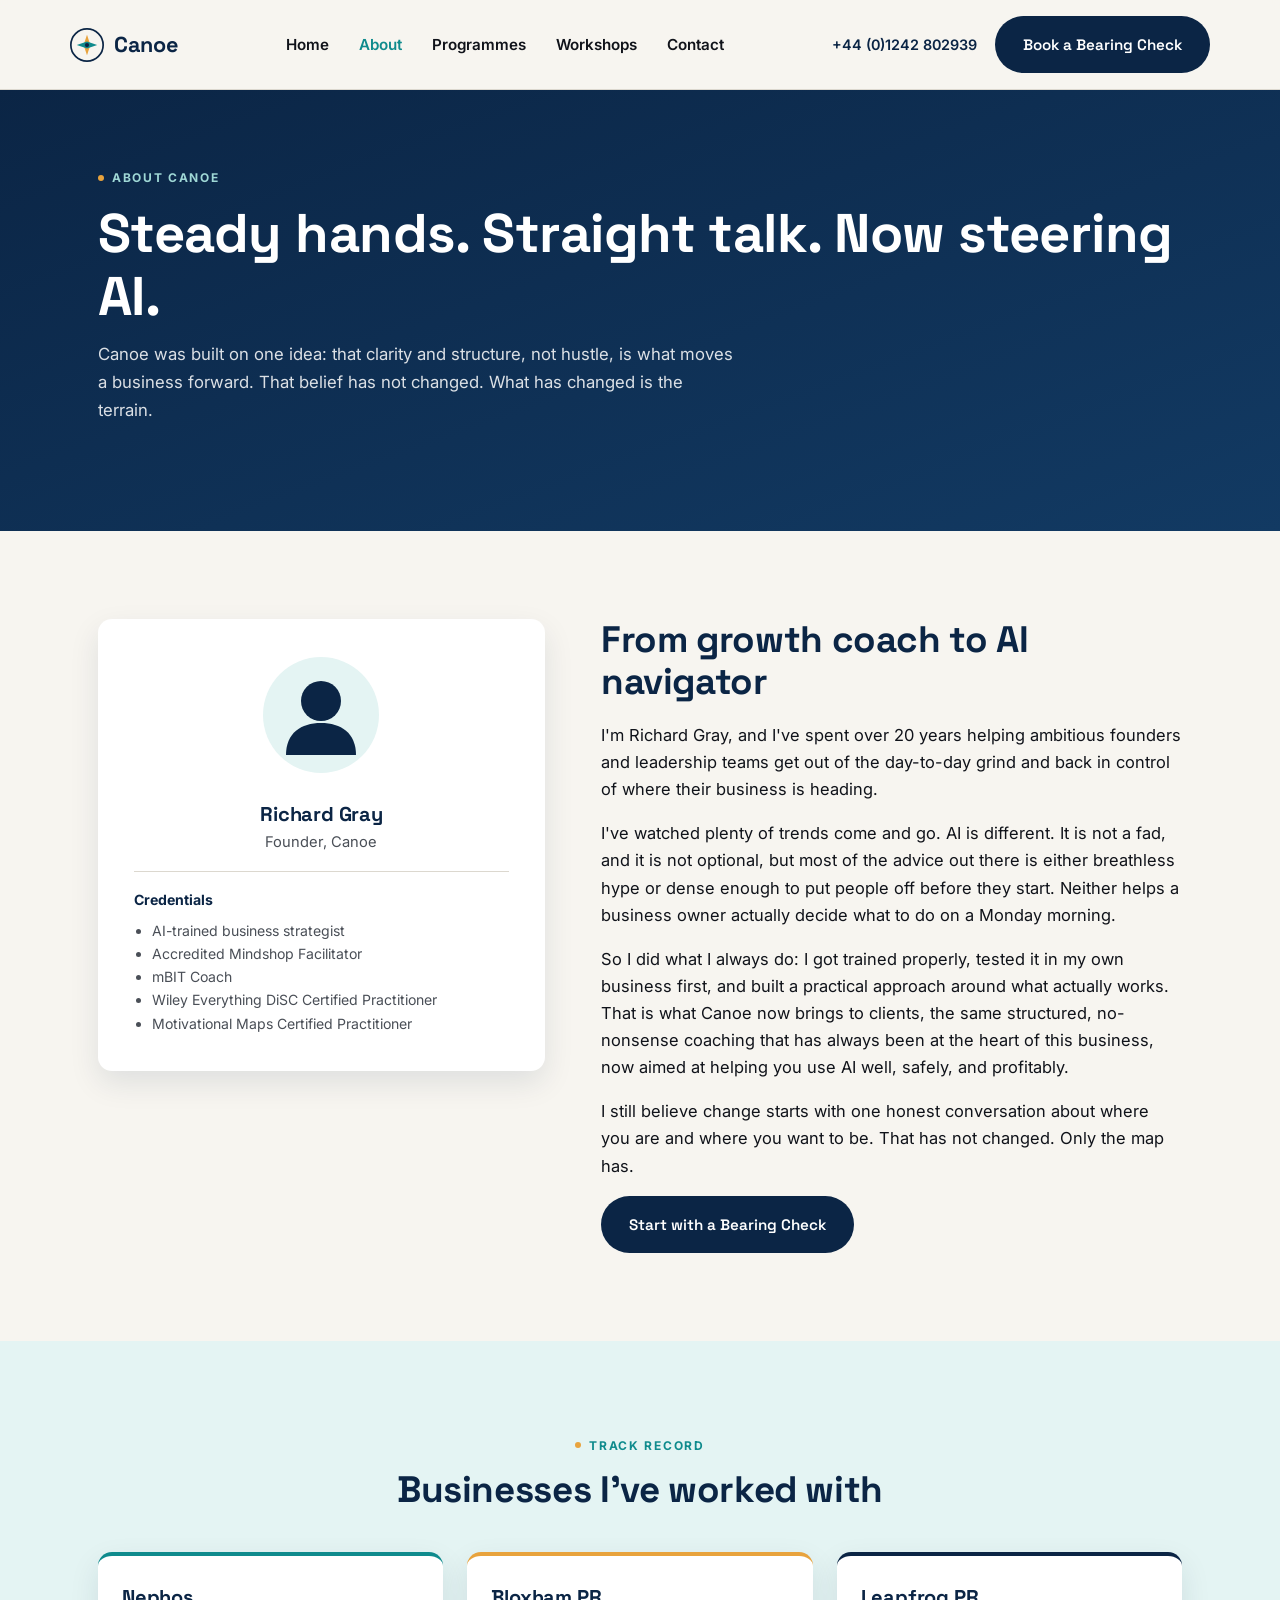
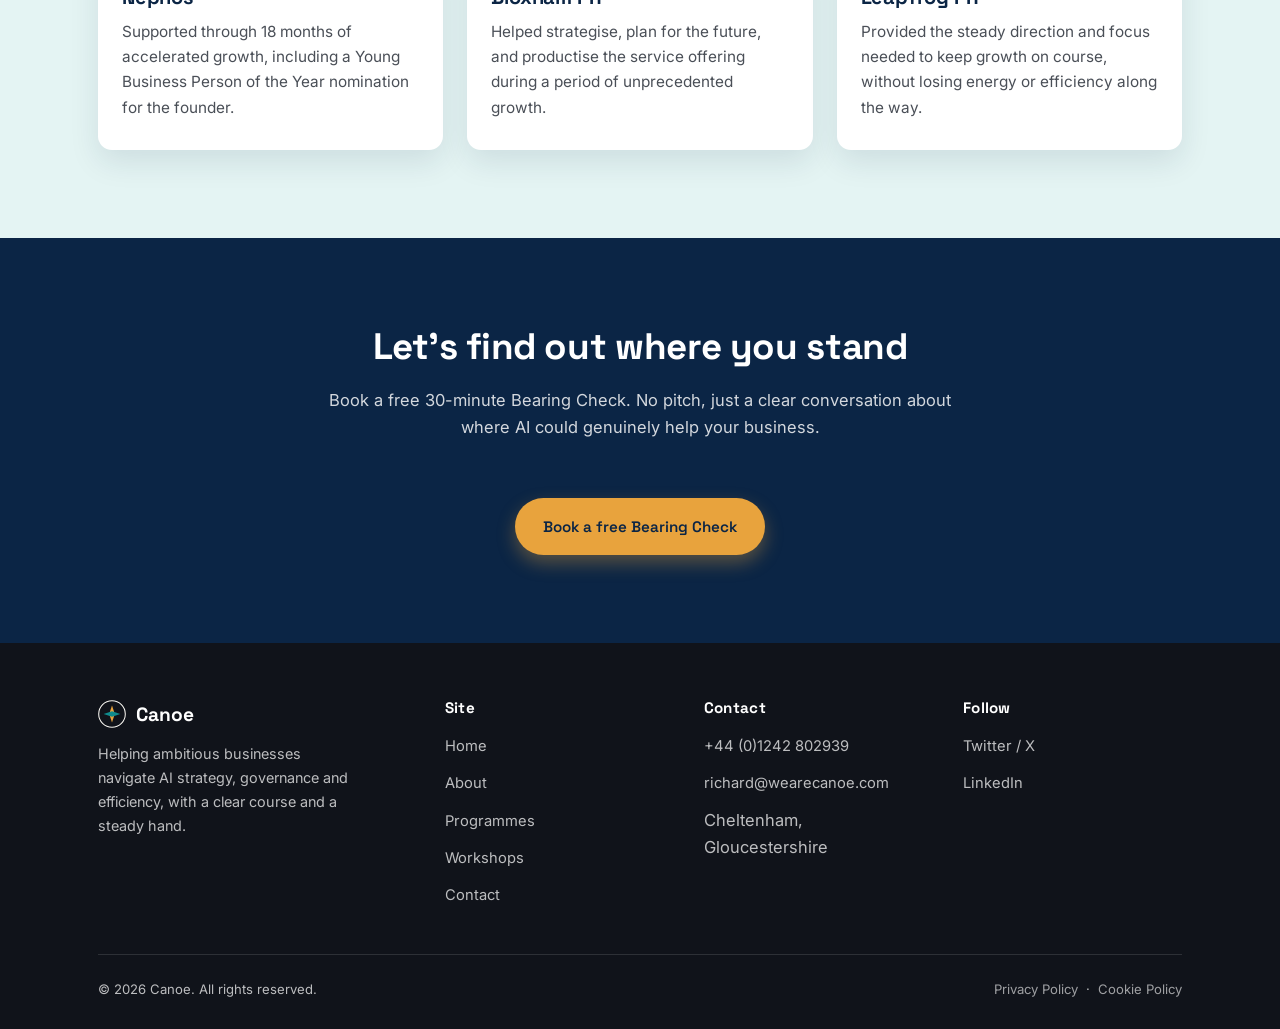
==== about.html @ e9ffb8b7 "Add files via upload" ====
<!DOCTYPE html>
<html lang="en-GB">
<head>
<meta charset="UTF-8">
<meta name="viewport" content="width=device-width, initial-scale=1">
<title>About Richard | Canoe</title>
<meta name="description" content="20 years of business coaching experience, now trained on AI strategy and governance. Meet Richard Gray, founder of Canoe.">
<link rel="preconnect" href="https://fonts.googleapis.com">
<link href="https://fonts.googleapis.com/css2?family=Space+Grotesk:wght@500;600;700&family=Inter:wght@400;500;600;700&display=swap" rel="stylesheet">
<link rel="stylesheet" href="styles.css">
</head>
<body>

<header class="site-header">
  <div class="container nav-wrap">
    <a href="index.html" class="logo">
      <svg class="mark" viewBox="0 0 40 40" fill="none" xmlns="http://www.w3.org/2000/svg">
        <circle cx="20" cy="20" r="19" stroke="#0B2545" stroke-width="2" fill="#F7F5F0"/>
        <path d="M20 8L24 20L20 32L16 20L20 8Z" fill="#E8A33D"/>
        <path d="M8 20L20 16L32 20L20 24L8 20Z" fill="#0F8B8D"/>
        <circle cx="20" cy="20" r="2.5" fill="#0B2545"/>
      </svg>
      Canoe
    </a>
    <nav class="main-nav">
      <a href="index.html">Home</a>
      <a href="about.html" class="active">About</a>
      <a href="programmes.html">Programmes</a>
      <a href="workshops.html">Workshops</a>
      <a href="contact.html">Contact</a>
    </nav>
    <div class="nav-cta">
      <span class="nav-phone">+44 (0)1242 802939</span>
      <a href="contact.html" class="btn btn-navy">Book a Bearing Check</a>
    </div>
  </div>
</header>

<section class="page-hero">
  <div class="container">
    <span class="eyebrow" style="color:#9fd8d6"><span class="dot"></span>About Canoe</span>
    <h1>Steady hands. Straight talk. Now steering AI.</h1>
    <p class="sub">Canoe was built on one idea: that clarity and structure, not hustle, is what moves a business forward. That belief has not changed. What has changed is the terrain.</p>
  </div>
</section>

<section>
  <div class="container" style="display:grid; grid-template-columns: 1fr 1.3fr; gap:56px; align-items:start;">
    <div>
      <div style="background:var(--white); border-radius:var(--radius); box-shadow:var(--shadow); padding:36px; text-align:center;">
        <svg width="120" height="120" viewBox="0 0 120 120" style="margin:0 auto 20px;">
          <circle cx="60" cy="60" r="58" fill="var(--teal-light)"/>
          <circle cx="60" cy="46" r="20" fill="var(--navy)"/>
          <path d="M25 100C25 78 40 68 60 68C80 68 95 78 95 100" fill="var(--navy)"/>
        </svg>
        <h3 style="margin-bottom:4px;">Richard Gray</h3>
        <p style="color:var(--text-soft); font-size:0.92rem; margin-bottom:16px;">Founder, Canoe</p>
        <div style="text-align:left; font-size:0.88rem; color:var(--text-soft); border-top:1px solid var(--grey-line); padding-top:16px;">
          <p style="margin-bottom:8px;"><strong style="color:var(--navy);">Credentials</strong></p>
          <ul style="padding-left:18px; margin:0;">
            <li>AI-trained business strategist</li>
            <li>Accredited Mindshop Facilitator</li>
            <li>mBIT Coach</li>
            <li>Wiley Everything DiSC Certified Practitioner</li>
            <li>Motivational Maps Certified Practitioner</li>
          </ul>
        </div>
      </div>
    </div>
    <div>
      <h2>From growth coach to AI navigator</h2>
      <p>I'm Richard Gray, and I've spent over 20 years helping ambitious founders and leadership teams get out of the day-to-day grind and back in control of where their business is heading.</p>
      <p>I've watched plenty of trends come and go. AI is different. It is not a fad, and it is not optional, but most of the advice out there is either breathless hype or dense enough to put people off before they start. Neither helps a business owner actually decide what to do on a Monday morning.</p>
      <p>So I did what I always do: I got trained properly, tested it in my own business first, and built a practical approach around what actually works. That is what Canoe now brings to clients, the same structured, no-nonsense coaching that has always been at the heart of this business, now aimed at helping you use AI well, safely, and profitably.</p>
      <p>I still believe change starts with one honest conversation about where you are and where you want to be. That has not changed. Only the map has.</p>
      <a href="contact.html" class="btn btn-navy">Start with a Bearing Check</a>
    </div>
  </div>
</section>

<section class="band-teal-tint">
  <div class="container">
    <div class="section-head center mx-auto">
      <span class="eyebrow"><span class="dot"></span>Track record</span>
      <h2>Businesses I've worked with</h2>
    </div>
    <div class="card-grid cols-3 mt-40">
      <div class="pillar">
        <h3>Nephos</h3>
        <p>Supported through 18 months of accelerated growth, including a Young Business Person of the Year nomination for the founder.</p>
      </div>
      <div class="pillar">
        <h3>Bloxham PR</h3>
        <p>Helped strategise, plan for the future, and productise the service offering during a period of unprecedented growth.</p>
      </div>
      <div class="pillar">
        <h3>Leapfrog PR</h3>
        <p>Provided the steady direction and focus needed to keep growth on course, without losing energy or efficiency along the way.</p>
      </div>
    </div>
  </div>
</section>

<section class="band-navy">
  <div class="container center">
    <h2>Let's find out where you stand</h2>
    <p class="max-60 mx-auto">Book a free 30-minute Bearing Check. No pitch, just a clear conversation about where AI could genuinely help your business.</p>
    <a href="contact.html" class="btn btn-primary mt-40">Book a free Bearing Check</a>
  </div>
</section>

<footer class="site-footer">
  <div class="container">
    <div class="footer-grid">
      <div>
        <div class="footer-logo">
          <svg class="mark" viewBox="0 0 40 40" fill="none" xmlns="http://www.w3.org/2000/svg">
            <circle cx="20" cy="20" r="19" stroke="#F7F5F0" stroke-width="1.5" fill="none"/>
            <path d="M20 8L24 20L20 32L16 20L20 8Z" fill="#E8A33D"/>
            <path d="M8 20L20 16L32 20L20 24L8 20Z" fill="#0F8B8D"/>
          </svg>
          Canoe
        </div>
        <p style="font-size:0.9rem; max-width:260px;">Helping ambitious businesses navigate AI strategy, governance and efficiency, with a clear course and a steady hand.</p>
      </div>
      <div>
        <h4>Site</h4>
        <ul>
          <li><a href="index.html">Home</a></li>
          <li><a href="about.html">About</a></li>
          <li><a href="programmes.html">Programmes</a></li>
          <li><a href="workshops.html">Workshops</a></li>
          <li><a href="contact.html">Contact</a></li>
        </ul>
      </div>
      <div>
        <h4>Contact</h4>
        <ul>
          <li><a href="tel:01242802939">+44 (0)1242 802939</a></li>
          <li><a href="mailto:richard@wearecanoe.com">richard@wearecanoe.com</a></li>
          <li>Cheltenham, Gloucestershire</li>
        </ul>
      </div>
      <div>
        <h4>Follow</h4>
        <ul>
          <li><a href="https://twitter.com/wearecanoe">Twitter / X</a></li>
          <li><a href="https://www.linkedin.com/company/wearecanoe/">LinkedIn</a></li>
        </ul>
      </div>
    </div>
    <div class="footer-bottom">
      <span>&copy; 2026 Canoe. All rights reserved.</span>
      <span><a href="#">Privacy Policy</a> &nbsp;·&nbsp; <a href="#">Cookie Policy</a></span>
    </div>
  </div>
</footer>

</body>
</html>
---- styles.css ----
/* ===========================================================
   Canoe: AI Strategy and Governance
   Shared stylesheet
   =========================================================== */

:root {
  --navy: #0b2545;
  --ink: #10131a;
  --teal: #0f8b8d;
  --teal-light: #e4f4f3;
  --amber: #e8a33d;
  --amber-dark: #c47f20;
  --off-white: #f7f5f0;
  --white: #ffffff;
  --grey-line: #dcd8cf;
  --text-soft: #4a4f57;

  --font-head: "Space Grotesk", "Arial", sans-serif;
  --font-body: "Inter", "Arial", sans-serif;

  --radius: 14px;
  --shadow: 0 12px 30px rgba(11, 37, 69, 0.10);
}

* { box-sizing: border-box; }

html { scroll-behavior: smooth; }

body {
  margin: 0;
  font-family: var(--font-body);
  color: var(--ink);
  background: var(--off-white);
  line-height: 1.65;
  font-size: 16.5px;
}

h1, h2, h3, h4 {
  font-family: var(--font-head);
  color: var(--navy);
  line-height: 1.15;
  margin: 0 0 0.5em;
  letter-spacing: -0.01em;
}

h1 { font-size: clamp(2.2rem, 4.5vw, 3.4rem); }
h2 { font-size: clamp(1.7rem, 3vw, 2.3rem); }
h3 { font-size: 1.25rem; }

p { margin: 0 0 1em; }

a { color: var(--teal); text-decoration: none; }
a:hover { text-decoration: underline; }

.container {
  max-width: 1140px;
  margin: 0 auto;
  padding: 0 28px;
}

section { padding: 88px 0; }
section.tight { padding: 56px 0; }

.eyebrow {
  display: inline-flex;
  align-items: center;
  gap: 8px;
  text-transform: uppercase;
  letter-spacing: 0.14em;
  font-size: 0.75rem;
  font-weight: 700;
  color: var(--teal);
  margin-bottom: 14px;
}

.eyebrow .dot {
  width: 6px; height: 6px; border-radius: 50%;
  background: var(--amber);
  display: inline-block;
}

/* ---------- Buttons ---------- */

.btn {
  display: inline-flex;
  align-items: center;
  gap: 10px;
  padding: 14px 26px;
  border-radius: 999px;
  font-family: var(--font-head);
  font-weight: 600;
  font-size: 0.95rem;
  cursor: pointer;
  border: 2px solid transparent;
  transition: transform 0.15s ease, box-shadow 0.15s ease;
}
.btn:hover { transform: translateY(-2px); text-decoration: none; }

.btn-primary {
  background: var(--amber);
  color: var(--navy);
  box-shadow: 0 8px 18px rgba(232, 163, 61, 0.35);
}
.btn-primary:hover { background: var(--amber-dark); }

.btn-outline {
  background: transparent;
  border-color: var(--white);
  color: var(--white);
}
.btn-outline:hover { background: rgba(255,255,255,0.1); }

.btn-navy {
  background: var(--navy);
  color: var(--white);
}
.btn-navy:hover { background: #0d2f5a; }

/* ---------- Header / Nav ---------- */

header.site-header {
  position: sticky;
  top: 0;
  z-index: 100;
  background: rgba(247, 245, 240, 0.94);
  backdrop-filter: blur(6px);
  border-bottom: 1px solid var(--grey-line);
}

.nav-wrap {
  display: flex;
  align-items: center;
  justify-content: space-between;
  padding: 16px 0;
}

.logo {
  display: flex;
  align-items: center;
  gap: 10px;
  font-family: var(--font-head);
  font-weight: 700;
  font-size: 1.35rem;
  color: var(--navy);
}
.logo:hover { text-decoration: none; }
.logo .mark { width: 34px; height: 34px; }

nav.main-nav {
  display: flex;
  align-items: center;
  gap: 30px;
}

nav.main-nav a {
  color: var(--ink);
  font-weight: 600;
  font-size: 0.95rem;
}
nav.main-nav a.active { color: var(--teal); }
nav.main-nav a:hover { color: var(--teal); text-decoration: none; }

.nav-cta {
  display: flex;
  align-items: center;
  gap: 18px;
}

.nav-phone {
  font-size: 0.9rem;
  font-weight: 600;
  color: var(--navy);
  white-space: nowrap;
}

/* ---------- Hero ---------- */

.hero {
  position: relative;
  background: linear-gradient(160deg, var(--navy) 0%, #123a63 55%, var(--teal) 130%);
  color: var(--white);
  overflow: hidden;
  padding: 100px 0 120px;
}

.hero .container {
  position: relative;
  z-index: 2;
  display: grid;
  grid-template-columns: 1.1fr 0.9fr;
  gap: 50px;
  align-items: center;
}

.hero h1 { color: var(--white); }
.hero .sub {
  font-size: 1.15rem;
  color: rgba(255,255,255,0.86);
  max-width: 520px;
}

.hero-actions {
  display: flex;
  gap: 16px;
  margin-top: 30px;
  flex-wrap: wrap;
}

.hero-visual {
  display: flex;
  justify-content: center;
  align-items: center;
}

.compass-wrap {
  width: 100%;
  max-width: 380px;
  aspect-ratio: 1/1;
}

.wave-divider {
  display: block;
  width: 100%;
  line-height: 0;
  margin-top: -2px;
}
.wave-divider svg { width: 100%; height: 70px; display: block; }

/* ---------- Page hero (secondary pages) ---------- */

.page-hero {
  background: linear-gradient(160deg, var(--navy) 0%, #123a63 100%);
  color: var(--white);
  padding: 72px 0 90px;
}
.page-hero h1 { color: var(--white); margin-bottom: 14px; }
.page-hero .sub { color: rgba(255,255,255,0.85); max-width: 640px; font-size: 1.05rem; }

/* ---------- Pillars / Cards ---------- */

.pillar-grid, .card-grid {
  display: grid;
  grid-template-columns: repeat(4, 1fr);
  gap: 24px;
  margin-top: 40px;
}

.card-grid.cols-3 { grid-template-columns: repeat(3, 1fr); }
.card-grid.cols-2 { grid-template-columns: repeat(2, 1fr); }

.pillar {
  background: var(--white);
  border-radius: var(--radius);
  padding: 30px 24px;
  box-shadow: var(--shadow);
  border-top: 4px solid var(--teal);
}
.pillar:nth-child(2) { border-top-color: var(--amber); }
.pillar:nth-child(3) { border-top-color: var(--navy); }
.pillar:nth-child(4) { border-top-color: var(--teal); }

.pillar .icon { width: 40px; height: 40px; margin-bottom: 16px; }
.pillar h3 { margin-bottom: 10px; }
.pillar p { color: var(--text-soft); font-size: 0.96rem; margin-bottom: 0; }

/* ---------- Programme ladder ---------- */

.ladder {
  display: grid;
  gap: 20px;
  margin-top: 40px;
}

.ladder-item {
  display: grid;
  grid-template-columns: 90px 1fr auto;
  gap: 24px;
  align-items: center;
  background: var(--white);
  border-radius: var(--radius);
  padding: 26px 28px;
  box-shadow: var(--shadow);
  border-left: 5px solid var(--teal);
}

.ladder-item.flagship { border-left-color: var(--amber); }
.ladder-item .step-num {
  font-family: var(--font-head);
  font-size: 2.2rem;
  color: var(--grey-line);
  font-weight: 700;
}
.ladder-item h3 { margin-bottom: 6px; }
.ladder-item .meta {
  font-size: 0.85rem;
  color: var(--teal);
  font-weight: 700;
  text-transform: uppercase;
  letter-spacing: 0.06em;
  margin-bottom: 4px;
  display: block;
}
.ladder-item p { color: var(--text-soft); margin-bottom: 0; font-size: 0.95rem; }
.ladder-item .price {
  text-align: right;
  font-family: var(--font-head);
  font-weight: 700;
  color: var(--navy);
  white-space: nowrap;
}
.ladder-item .price span {
  display: block;
  font-size: 0.75rem;
  color: var(--text-soft);
  font-weight: 400;
  font-family: var(--font-body);
  margin-top: 2px;
}

/* ---------- Testimonials ---------- */

.testimonial {
  background: var(--white);
  border-radius: var(--radius);
  padding: 28px 26px;
  box-shadow: var(--shadow);
  position: relative;
}
.testimonial p.quote {
  font-size: 0.98rem;
  color: var(--ink);
  font-style: italic;
}
.testimonial .who {
  font-family: var(--font-head);
  font-weight: 700;
  color: var(--navy);
  font-size: 0.92rem;
}
.testimonial .who span {
  display: block;
  font-family: var(--font-body);
  font-weight: 400;
  color: var(--text-soft);
  font-style: normal;
  font-size: 0.85rem;
}

/* ---------- Workshops ---------- */

.workshop-card {
  background: var(--white);
  border-radius: var(--radius);
  padding: 28px;
  box-shadow: var(--shadow);
  display: flex;
  flex-direction: column;
  gap: 10px;
}
.workshop-card ul {
  margin: 8px 0 0;
  padding-left: 18px;
  color: var(--text-soft);
  font-size: 0.92rem;
}
.workshop-card li { margin-bottom: 4px; }

/* ---------- Bands ---------- */

.band-navy {
  background: var(--navy);
  color: var(--white);
}
.band-navy h2 { color: var(--white); }
.band-navy p { color: rgba(255,255,255,0.82); }

.band-teal-tint {
  background: var(--teal-light);
}

/* ---------- Contact / form ---------- */

.contact-grid {
  display: grid;
  grid-template-columns: 0.9fr 1.1fr;
  gap: 50px;
  align-items: start;
}

.form-card {
  background: var(--white);
  border-radius: var(--radius);
  padding: 32px;
  box-shadow: var(--shadow);
}

.form-row { margin-bottom: 18px; }
.form-row label {
  display: block;
  font-weight: 600;
  font-size: 0.88rem;
  margin-bottom: 6px;
  color: var(--navy);
}
.form-row input, .form-row textarea {
  width: 100%;
  padding: 12px 14px;
  border-radius: 8px;
  border: 1.5px solid var(--grey-line);
  font-family: var(--font-body);
  font-size: 0.95rem;
  background: var(--off-white);
}
.form-row textarea { min-height: 110px; resize: vertical; }
.form-row.checkbox { display: flex; gap: 10px; align-items: flex-start; }
.form-row.checkbox input { width: auto; margin-top: 4px; }
.form-row.checkbox label { font-weight: 400; color: var(--text-soft); font-size: 0.85rem; }

.contact-detail {
  display: flex;
  gap: 14px;
  align-items: flex-start;
  margin-bottom: 22px;
}
.contact-detail .icon { width: 26px; height: 26px; flex-shrink: 0; margin-top: 2px; }
.contact-detail h4 { margin-bottom: 4px; font-size: 1rem; }
.contact-detail p { color: var(--text-soft); margin-bottom: 0; font-size: 0.94rem; }

/* ---------- Footer ---------- */

footer.site-footer {
  background: var(--ink);
  color: rgba(255,255,255,0.72);
  padding: 56px 0 28px;
}

.footer-grid {
  display: grid;
  grid-template-columns: 1.4fr 1fr 1fr 1fr;
  gap: 40px;
  padding-bottom: 36px;
  border-bottom: 1px solid rgba(255,255,255,0.12);
}

.footer-grid h4 {
  color: var(--white);
  font-family: var(--font-head);
  font-size: 0.95rem;
  margin-bottom: 16px;
  letter-spacing: 0.02em;
}

.footer-grid ul { list-style: none; padding: 0; margin: 0; }
.footer-grid li { margin-bottom: 10px; }
.footer-grid a { color: rgba(255,255,255,0.72); font-size: 0.92rem; }
.footer-grid a:hover { color: var(--amber); }

.footer-logo {
  display: flex;
  align-items: center;
  gap: 10px;
  font-family: var(--font-head);
  font-weight: 700;
  font-size: 1.2rem;
  color: var(--white);
  margin-bottom: 12px;
}
.footer-logo .mark { width: 28px; height: 28px; }

.footer-bottom {
  display: flex;
  justify-content: space-between;
  align-items: center;
  padding-top: 24px;
  font-size: 0.82rem;
  flex-wrap: wrap;
  gap: 12px;
}

.footer-bottom a { color: rgba(255,255,255,0.6); }

/* ---------- Utility ---------- */

.center { text-align: center; }
.mx-auto { margin-left: auto; margin-right: auto; }
.max-60 { max-width: 640px; }
.mt-40 { margin-top: 40px; }

.section-head {
  max-width: 680px;
  margin-bottom: 10px;
}
.section-head.center { margin-left: auto; margin-right: auto; text-align: center; }

/* ---------- Responsive ---------- */

@media (max-width: 900px) {
  nav.main-nav { display: none; }
  .hero .container { grid-template-columns: 1fr; }
  .hero-visual { order: -1; max-width: 260px; margin: 0 auto 20px; }
  .pillar-grid, .card-grid.cols-3, .card-grid.cols-2 { grid-template-columns: 1fr 1fr; }
  .ladder-item { grid-template-columns: 1fr; text-align: left; }
  .ladder-item .price { text-align: left; margin-top: 8px; }
  .contact-grid { grid-template-columns: 1fr; }
  .footer-grid { grid-template-columns: 1fr 1fr; }
}

@media (max-width: 600px) {
  .pillar-grid, .card-grid.cols-3, .card-grid.cols-2 { grid-template-columns: 1fr; }
  .footer-grid { grid-template-columns: 1fr; }
  section { padding: 60px 0; }
}
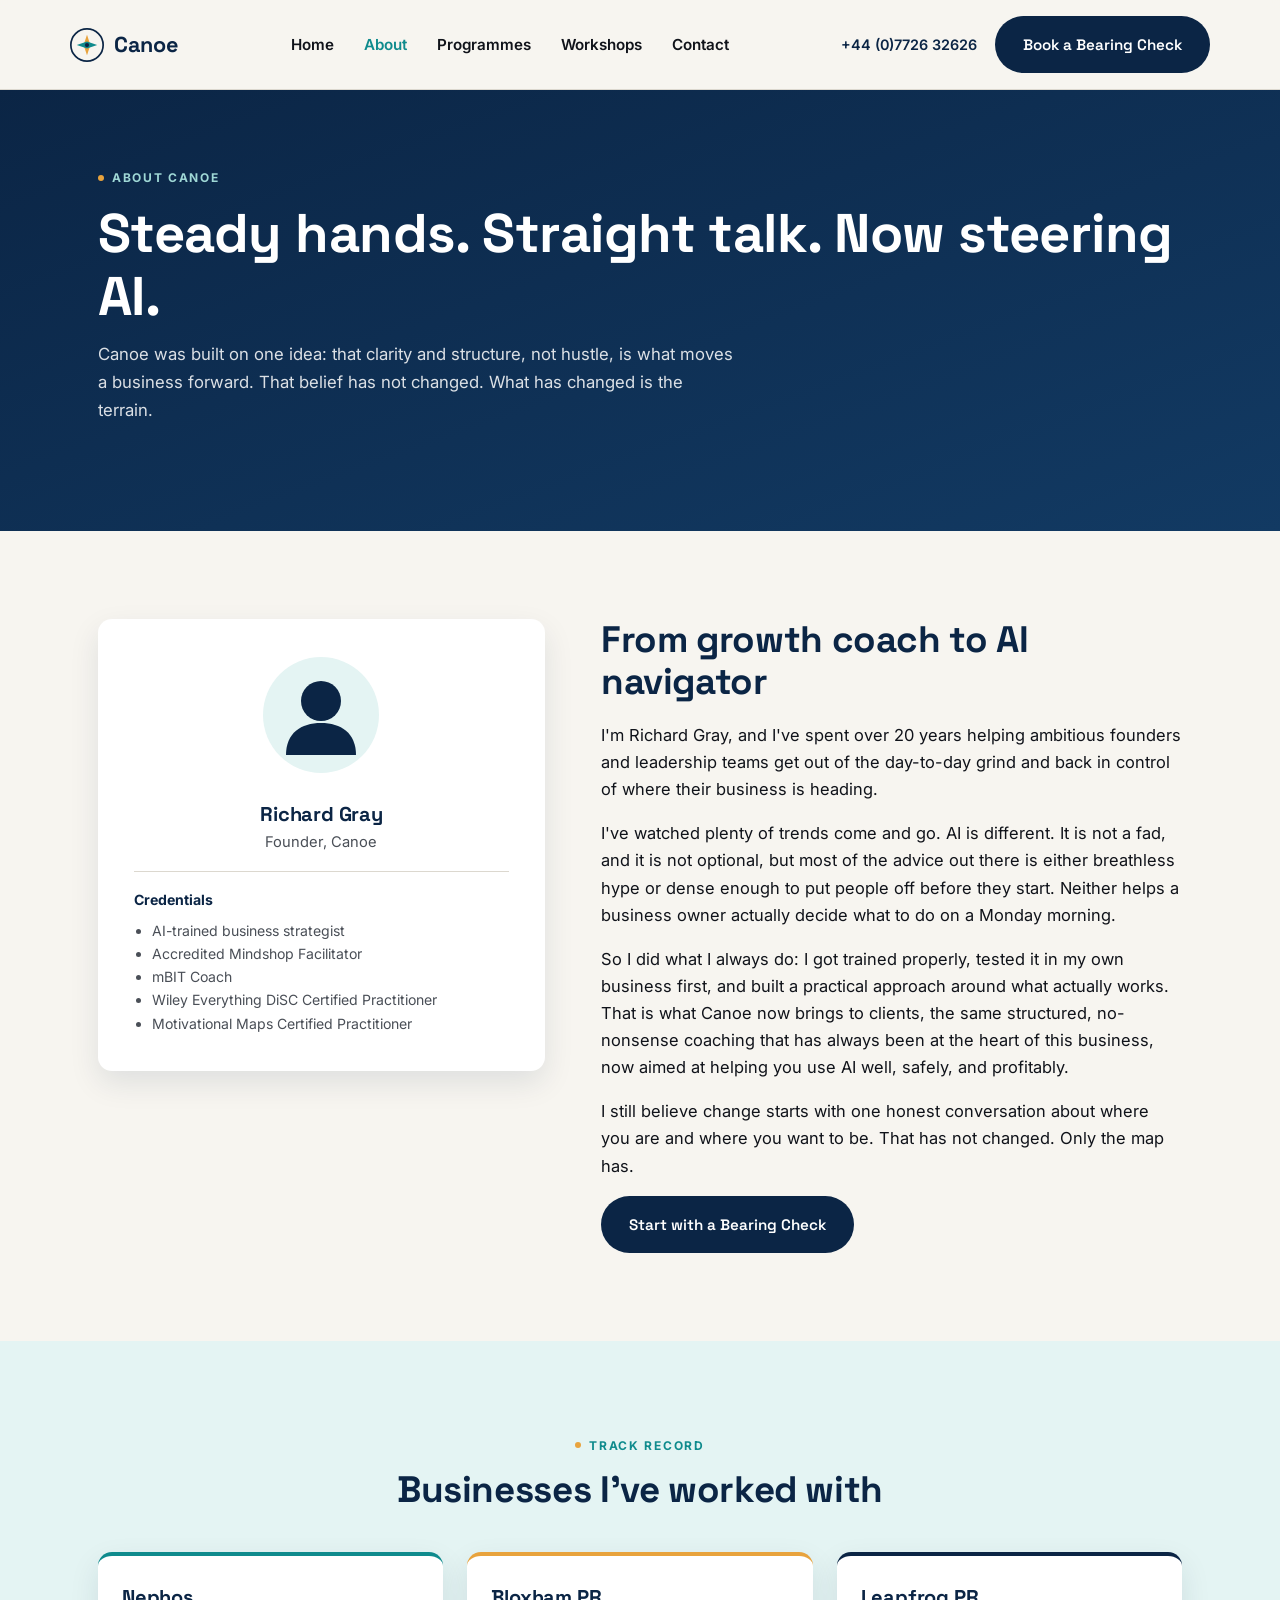
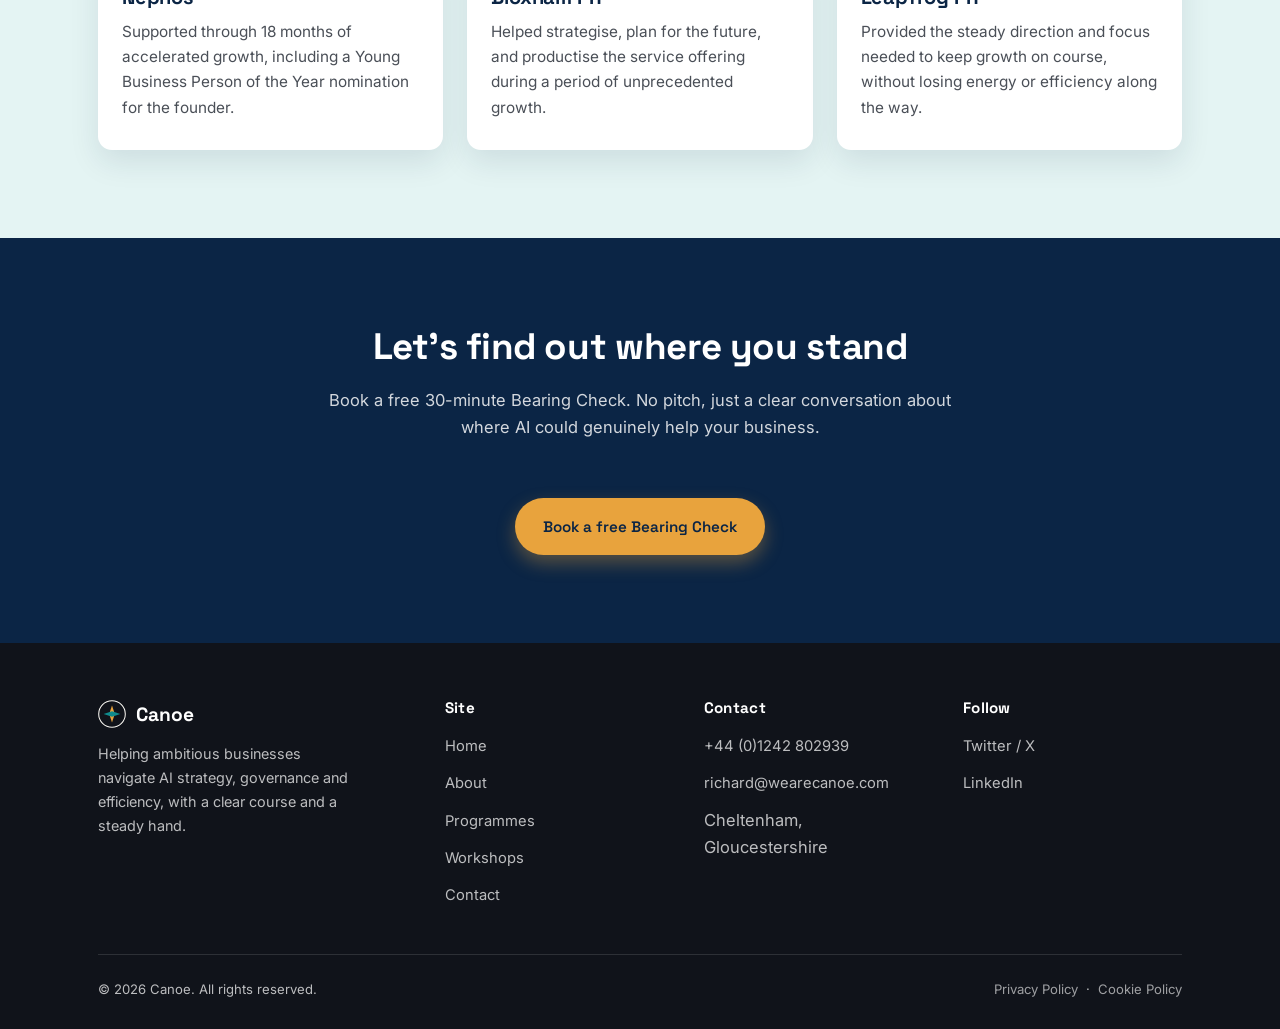
==== commit e5103313: "Update about.html" ====
--- a/about.html
+++ b/about.html
@@ -30,7 +30,7 @@
       <a href="contact.html">Contact</a>
     </nav>
     <div class="nav-cta">
-      <span class="nav-phone">+44 (0)1242 802939</span>
+      <span class="nav-phone">+44 (0)7726 32626</span>
       <a href="contact.html" class="btn btn-navy">Book a Bearing Check</a>
     </div>
   </div>
